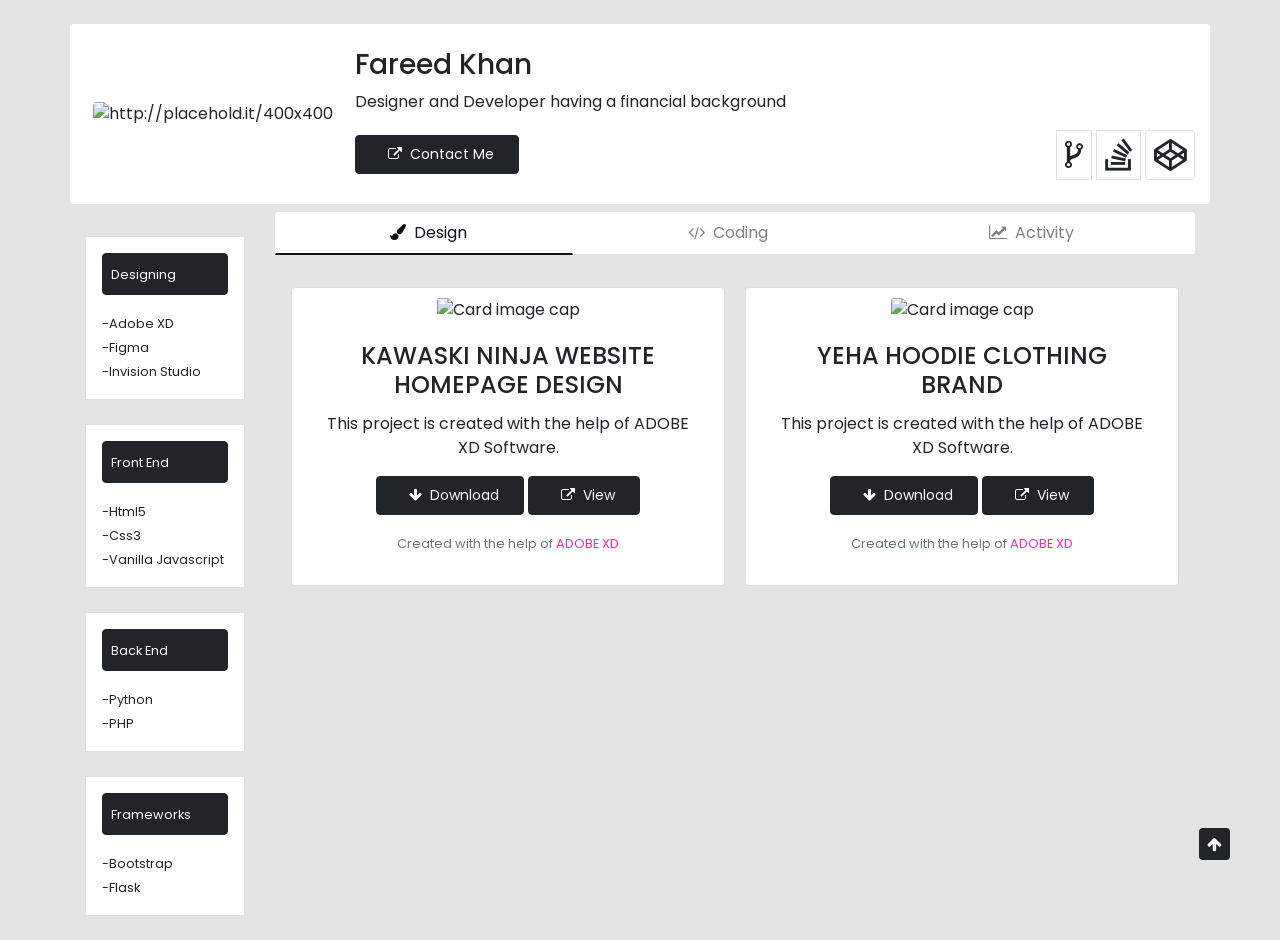
==== index.html @ f906f37f "initial commit" ====
<!doctype html>
<html lang="en">

<head>
  <!-- Required meta tags -->
  <meta charset="utf-8">
  <meta name="viewport" content="width=device-width, initial-scale=1, shrink-to-fit=no">
  <script src="https://ajax.googleapis.com/ajax/libs/jquery/3.5.1/jquery.min.js"></script>

  <!-- Bootstrap CSS -->
  <link rel="stylesheet" href="https://stackpath.bootstrapcdn.com/bootstrap/4.3.1/css/bootstrap.min.css"
    integrity="sha384-ggOyR0iXCbMQv3Xipma34MD+dH/1fQ784/j6cY/iJTQUOhcWr7x9JvoRxT2MZw1T" crossorigin="anonymous">
  <link href="https://fonts.googleapis.com/css2?family=Poppins:wght@400;700&display=swap" rel="stylesheet">
  <link rel="stylesheet" href="https://stackpath.bootstrapcdn.com/font-awesome/4.7.0/css/font-awesome.min.css"
    integrity="sha384-wvfXpqpZZVQGK6TAh5PVlGOfQNHSoD2xbE+QkPxCAFlNEevoEH3Sl0sibVcOQVnN" crossorigin="anonymous">
  <link rel="stylesheet" type="text/css" href="animate.css">
  <!-- Include the library. -->
  <script src="https://unpkg.com/github-calendar@latest/dist/github-calendar.min.js">
  </script>

  <!-- Optionally, include the theme (if you don't want to struggle to write the CSS) -->
  <link rel="stylesheet" href="https://unpkg.com/github-calendar@latest/dist/github-calendar-responsive.css" />


  <link rel="stylesheet" href="style.css">
  <style>
    body {
      background-color: #e4e4e4;
    }
  </style>
  <title>Fareed Khan</title>
</head>

<body>

  <div class="animated fadeIn delay-1s">
    <!-- Head -->
    <div class="container pt-4" id="header-top">
      <div class="row bg-white py-4 rounded align-items-center">
        <div class="col-lg-3 col-12 text-center ">
          <img src="https://i.ibb.co/Lvr8md0/logo.png" width="200px" alt="http://placehold.it/400x400"
            class="img-responsive rounded mr-3 mr-sm-0 ml-lg-0 ml-md-2">
        </div>
        <div class="col-lg-9 col-12 pl-md-4 pl-lg-0 pl-0 mt-md-4 mt-4 mt-lg-0 ">
          <div>
            <h3 class="text-center text-lg-left ">Fareed Khan</h3>
            <p class=" text-center text-lg-left ">Designer and Developer having a financial background</p>
          </div>
          <div class="row p-md-0 p-3 align-items-center">
            <div class="col-12 col-lg-6 text-center text-lg-left">
              <button class="My-Button-see-live btn-sm rounded text-left p-2 px-4 "><a target="_blank"
                  href="contact.php"> <i class="fa fa-external-link px-2"></i>Contact Me
                </a> </button>
            </div>
            <div class="col-12 col-lg-6 mt-lg-0 mt-3 text-center text-lg-right"> 
              <a target="_blank"
                href="https://github.com/FareedKhan-dev"> <i class="fa fa-code-fork border fa-2x p-2"></i> </a>

              <a target="_blank" href="https://stackoverflow.com/users/13202252/fareed-khan">
                <i class="fa fa-stack-overflow border fa-2x p-2"></i> </a>

              <a target="_blank" href="https://codepen.io/fareedkhan557/">
                <i class="fa fa-codepen fa-2x border  rounded p-2"></i> </a>
                
              <!-- <a target="_blank" href="https://www.linkedin.com/in/fareed-khan-24a753171/">
                <i class="fa fa-linkedin fa-2x border p-2 rounded"></i>
              </a> -->

            </div>
          </div>
        </div>
      </div>

    </div>

    <!-- Main Content -->
    <div class="mt-2 text-center container">
      <div class="row">
        <div class="col-12 col-lg-2  order-lg-1 order-1">
          <div class="sticky remove-after text-left rounded w-100">
            <div class="mt-4 bg-white p-3 border">
              <p class="rounded My-Button-see-live p-2 w-100"> <small>Designing</small></p>
              <div class="mt-2">
                <small>-Adobe XD</small> <br>
                <small>-Figma</small><br>
                <small>-Invision Studio</small>
              </div>
            </div>
            <div class="mt-4 bg-white p-3 border">
              <p class="rounded My-Button-see-live p-2 w-100"> <small>Front End</small></p>
              <div class="mt-2">
                <small>-Html5</small> <br>
                <small>-Css3</small><br>
                <small>-Vanilla Javascript</small>
              </div>
            </div>
            <div class="mt-4 bg-white p-3 border">
              <p class="rounded My-Button-see-live p-2 w-100"> <small>Back End</small></p>
              <div class="mt-2">
                <small>-Python</small> <br>
                <small>-PHP</small><br>
              </div>
            </div>
            <div class="mt-4 bg-white p-3 border mb-4">
              <p class="rounded My-Button-see-live p-2 w-100"> <small>Frameworks</small></p>
              <div class="mt-2">
                <small>-Bootstrap</small> <br>
                <small>-Flask</small><br>
              </div>
            </div>
          </div>

          <!-- below 992px -->
          <div class="sticky-top remove-before mt-2 mb-3 bg-white rounded">
            <h3 class="p-1">Skills and Software</h3>
            <div class="scrolling-wrapper py-3 px-4 bg-white">
              <div class="card rounded">
                <div class="card-header rounded My-Button-see-live text-white">
                  For UI/UX Designing
                </div>
                <div class="card-body">
                  <p class="card-text">Adobe XD</p>
                  <p class="card-text">Figma</p>
                  <p class="card-text">Invision Studio</p>

                </div>
              </div>
              <div class="card">
                <div class="card-header My-Button-see-live text-white rounded">
                  For Front End Development
                </div>
                <div class="card-body">
                  <p class="card-text">Html5</p>
                  <p class="card-text">Css3</p>
                  <p class="card-text">Vanilla Javascript</p>
                </div>
              </div>
              <div class="card rounded">
                <div class="card-header rounded My-Button-see-live text-white">
                  For Back End Development
                </div>
                <div class="card-body">
                  <p class="card-text">Python</p>
                  <p class="card-text">PHP</p>
                </div>
              </div>
              <div class="card rounded">
                <div class="card-header rounded My-Button-see-live text-white">
                  Frameworks
                </div>
                <div class="card-body">
                  <p class="card-text">Flask</p>
                  <p class="card-text">Bootstrap</p>
                </div>
              </div>
            </div>
            <div><a target="_blank" href="https://github.com/FareedKhan-dev"> <i
                  class="fa fa-external-link px-2 my-2"></i>More on Github
              </a> </div>
          </div>
        </div>

        <div class="col-12 col-lg-10  order-lg-2 order-1">
          <section id="tabs" class="rounded">
            <div class="">
              <div class="row">
                <div class="col-12">
                  <nav>

                    <div class="nav container nav-tabs nav-fill " id="nav-tab" role="tablist">
                      <a class="nav-item nav-link active nav-resize" id="nav-home-tab" data-toggle="tab"
                        href="#nav-home" role="tab" aria-controls="nav-home" aria-selected="true"><i
                          class="fa fa-paint-brush px-2"></i>Design</a>
                      <a class="nav-item nav-link nav-resize" id="nav-profile-tab" data-toggle="tab" href="#nav-profile"
                        role="tab" aria-controls="nav-profile" aria-selected="false"><i
                          class="fa fa-code px-2"></i>Coding</a>
                      <!-- <a class="nav-item nav-link nav-resize" id="nav-contact-tab" data-toggle="tab" href="#nav-contact"
                        role="tab" aria-controls="nav-contact" aria-selected="false"><i
                          class="fa fa-pencil px-2"></i>Blogs</a> -->
                      <a class="nav-item nav-link nav-resize" id="nav-about-tab" data-toggle="tab" href="#nav-about"
                        role="tab" aria-controls="nav-about" aria-selected="false"><i
                          class="fa fa-line-chart px-2"></i>Activity</a>
                    </div>
                  </nav>
                </div>
              </div>
            </div>
          </section>
          <div class="tab-content mt-3 px-sm-0" id="nav-tabContent">
            <div class="tab-pane fade show active p-md-3 rounded" id="nav-home" role="tabpanel"
              aria-labelledby="nav-home-tab">
            </div>
            <div class="tab-pane fade p-md-3" id="nav-profile" role="tabpanel" aria-labelledby="nav-profile-tab">
            </div>
            <div class="tab-pane fade" id="nav-contact" role="tabpanel" aria-labelledby="nav-contact-tab">
            </div>
            <div class="tab-pane fade" id="nav-about" role="tabpanel" aria-labelledby="nav-about-tab">
            </div>
          </div>
        </div>
      </div>
    </div>

    <a href="#header-top">
      <i style="background-color: #212529;" class="fa fa-arrow-up rounded p-2 text-white upto"></i>
    </a>
  </div>




  <script type="text/javascript">
    $('#nav-home').load('design.html');
  </script>

  <script type="text/javascript">
    $('#nav-profile').load('code.html');
  </script>

  <script type="text/javascript">
    $('#nav-contact').load('blog.html');
  </script>


  <script type="text/javascript">
    $('#nav-about').load('activity.html');
  </script>







  <!-- 

<script src="https://unpkg.com/@lottiefiles/lottie-player@latest/dist/lottie-player.js"></script> -->




  <!-- Optional JavaScript -->
  <!-- jQuery first, then Popper.js, then Bootstrap JS -->
  <script src="https://code.jquery.com/jquery-3.3.1.slim.min.js"
    integrity="sha384-q8i/X+965DzO0rT7abK41JStQIAqVgRVzpbzo5smXKp4YfRvH+8abtTE1Pi6jizo" crossorigin="anonymous">
  </script>
  <script src="https://cdnjs.cloudflare.com/ajax/libs/popper.js/1.14.7/umd/popper.min.js"
    integrity="sha384-UO2eT0CpHqdSJQ6hJty5KVphtPhzWj9WO1clHTMGa3JDZwrnQq4sF86dIHNDz0W1" crossorigin="anonymous">
  </script>
  <script src="https://stackpath.bootstrapcdn.com/bootstrap/4.3.1/js/bootstrap.min.js"
    integrity="sha384-JjSmVgyd0p3pXB1rRibZUAYoIIy6OrQ6VrjIEaFf/nJGzIxFDsf4x0xIM+B07jRM" crossorigin="anonymous">
  </script>
</body>

</html>
---- style.css ----
html,body {
  font-family: Poppins,'san-serif';
  background-color: #fafafa;
  /* background-color: blue; */
  scroll-behavior: smooth;
}

@-webkit-keyframes fadeIn {
  from {
    opacity: 0;
  }

  to {
    opacity: 1;
  }
}

@keyframes fadeIn {
  from {
    opacity: 0;
  }

  to {
    opacity: 1;
  }
}

.fadeIn {
  -webkit-animation-name: fadeIn;
  animation-name: fadeIn;
}


.animated {
  -webkit-animation-duration: 1s;
  animation-duration: 1s;
  -webkit-animation-fill-mode: both;
  animation-fill-mode: both;
}

.animated.delay-1s {
  -webkit-animation-delay: 1s;
  animation-delay: 1s;
}

.animated.delay-2s {
  -webkit-animation-delay: 2s;
  animation-delay: 2s;
}

.animated.delay-3s {
  -webkit-animation-delay: 3s;
  animation-delay: 3s;
}

.scrolling-wrapper {
  overflow-x: scroll;
  overflow-y: hidden;
  white-space: nowrap;

}

.card {
  display: inline-block;
  padding: 10px;
}

.My-Button-see-live {
  background-color: #212529;
  color: white;
  border: #212529 solid 0.5px;
  border-radius: 0px;
}
  
.My-Button-see-live:hover,
.My-Button-see-live:active {
  background-color: #212529;
  color: white;
  border: #212529 solid 0.5px;
  border-radius: 0px;
}

a { color: inherit; }
a:hover { color: inherit; text-decoration: none; }


/* Tabs*/
.upto {
  position: fixed;
  bottom: 40px;
  right: 50px;
  font-size: 30px;
}

section .section-title {
  text-align: center;
  color: #0C0F18;
  text-transform: uppercase;
}
#tabs{
background: #fff;
  color: #0C0F18;
}
#tabs h6.section-title{
  color: #0C0F18;
}

#tabs .nav-tabs .nav-item.show .nav-link, .nav-tabs .nav-link.active {
  color: #0C0F18;
  background-color: transparent;
  border-color: transparent transparent #0C0F18;
  border-bottom: 2px solid !important;
  
}
.nav-link {
  border: 1px solid transparent;
  color: grey;
}

.nav-link:hover {
  color: #0C0F18;
}




@media (min-width: 54px) {
  .nav-resize {
    font-size: 0.1rem;
  }
  .remove-after {
    display: none;
  }
}



@media (min-width: 300px) {

  .nav-resize {
    font-size: 0.9rem;
  }
  .remove-after {
    display: none;
  }
}

.nav-resize i {
  display: none;
}

@media (min-width: 576px) {
  .nav-resize {
    font-size: 1rem;
  }

  .nav-resize i {
    display: none;
  }
    .remove-after {
    display: none;
  }
}

@media (min-width: 768px) {
  .nav-resize {
    font-size: 1rem;
  }

  .nav-resize i {
    display: inline-block;
  }
  .remove-after {
    display: none;
  }
}

@media (min-width: 992px) {
  .nav-resize {
    font-size: 1rem;
  }
  .remove-before {
    display: none;
  }

  .nav-resize i {
    display: inline-block;
  }
  .remove-after {
    display: inline-block;
  }
}

@media (min-width: 1200px) {
  .nav-resize {
    font-size: 1rem;
  }

  .nav-resize i {
    display: inline-block;
  }
  .remove-after {
    display: inline-block;
  }

  .remove-before {
    display: none;
  }
  .remove-after {
    display: inline-block;
  }
}
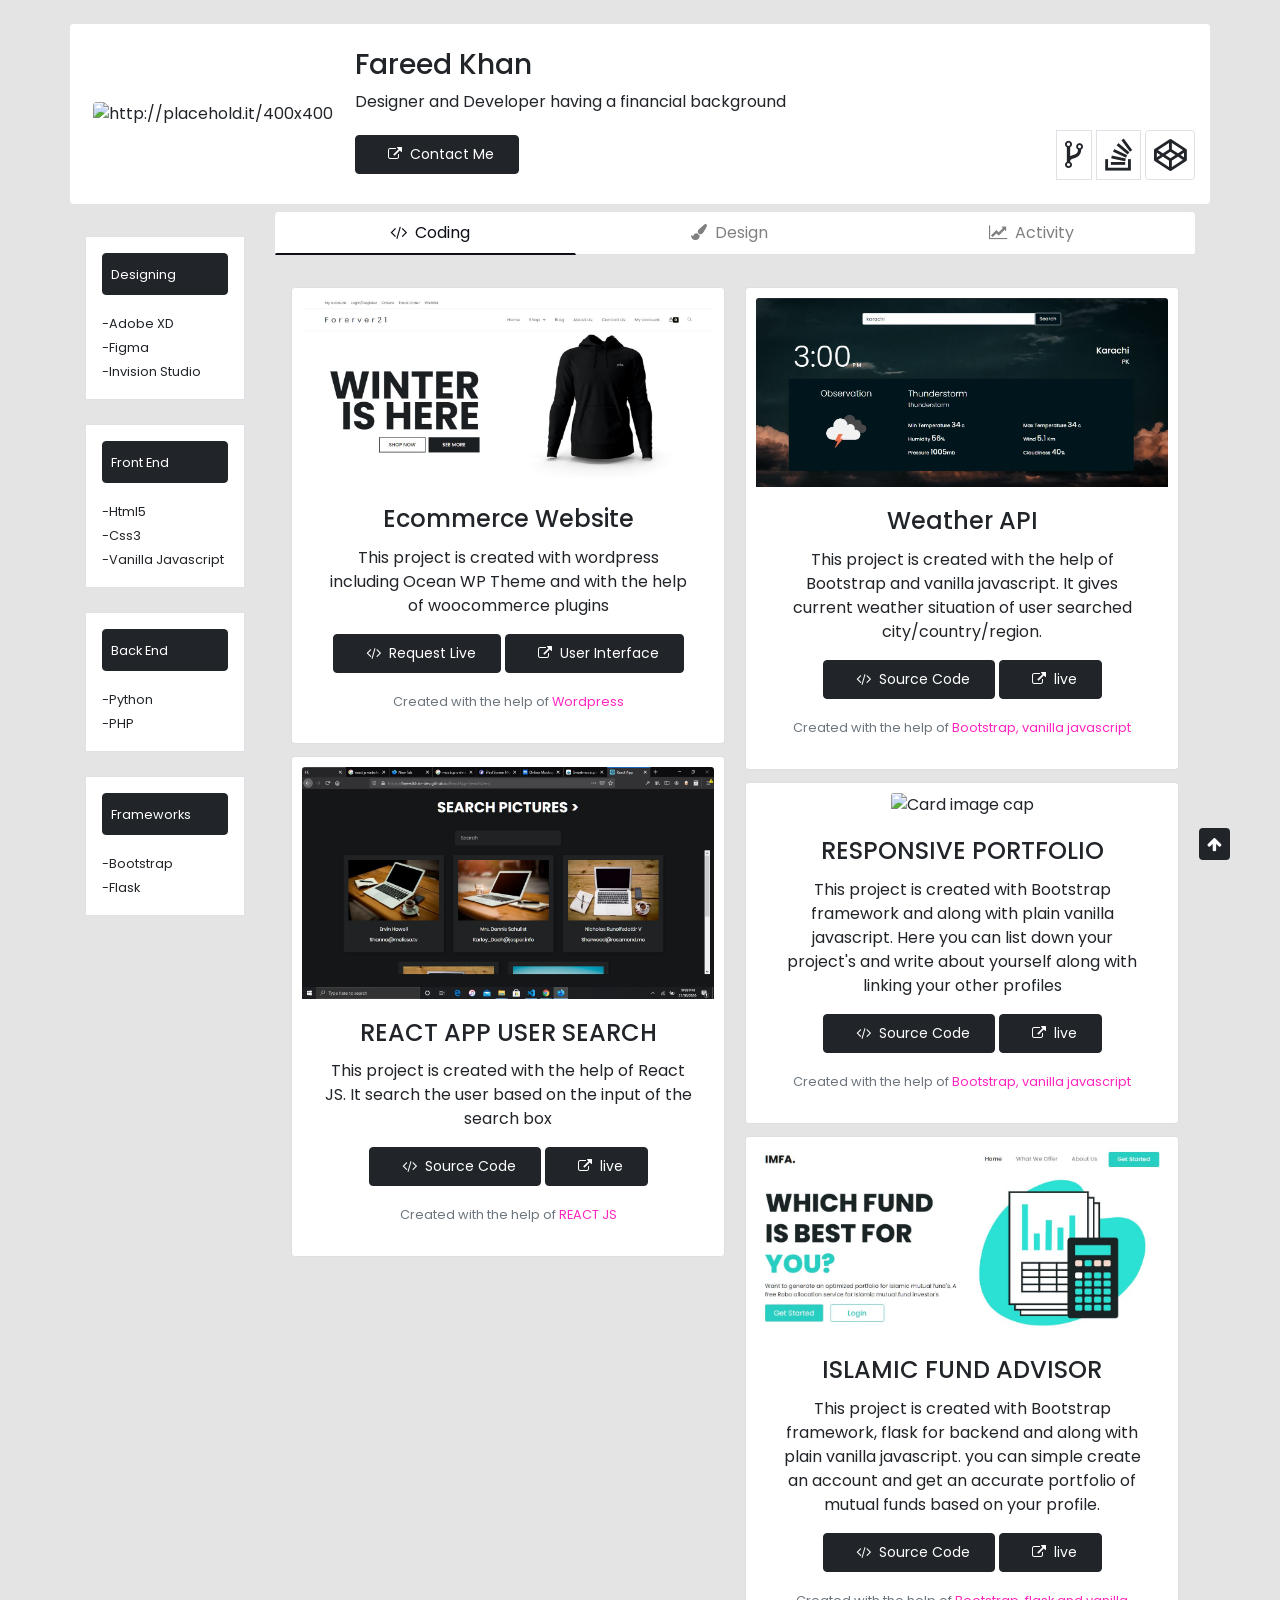
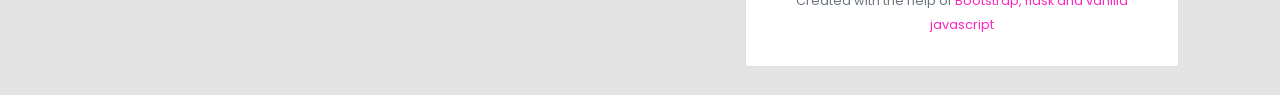
==== commit 9349698a: "Adding project" ====
--- a/index.html
+++ b/index.html
@@ -29,6 +29,7 @@
     }
   </style>
   <title>Fareed Khan</title>
+  <link rel="icon" href="https://i.ibb.co/Lvr8md0/logo.png" type="image/x-icon">
 </head>
 
 <body>
@@ -49,7 +50,7 @@
           <div class="row p-md-0 p-3 align-items-center">
             <div class="col-12 col-lg-6 text-center text-lg-left">
               <button class="My-Button-see-live btn-sm rounded text-left p-2 px-4 "><a target="_blank"
-                  href="contact.php"> <i class="fa fa-external-link px-2"></i>Contact Me
+                  href="https://contactme-dev.000webhostapp.com/"> <i class="fa fa-external-link px-2"></i>Contact Me
                 </a> </button>
             </div>
             <div class="col-12 col-lg-6 mt-lg-0 mt-3 text-center text-lg-right"> 
@@ -168,12 +169,12 @@
                   <nav>
 
                     <div class="nav container nav-tabs nav-fill " id="nav-tab" role="tablist">
-                      <a class="nav-item nav-link active nav-resize" id="nav-home-tab" data-toggle="tab"
-                        href="#nav-home" role="tab" aria-controls="nav-home" aria-selected="true"><i
-                          class="fa fa-paint-brush px-2"></i>Design</a>
-                      <a class="nav-item nav-link nav-resize" id="nav-profile-tab" data-toggle="tab" href="#nav-profile"
+                      <a class="nav-item nav-link active nav-resize" id="nav-profile-tab" data-toggle="tab" href="#nav-profile"
                         role="tab" aria-controls="nav-profile" aria-selected="false"><i
                           class="fa fa-code px-2"></i>Coding</a>
+                          <a class="nav-item nav-link  nav-resize" id="nav-home-tab" data-toggle="tab"
+                          href="#nav-home" role="tab" aria-controls="nav-home" aria-selected="true"><i
+                            class="fa fa-paint-brush px-2"></i>Design</a>
                       <!-- <a class="nav-item nav-link nav-resize" id="nav-contact-tab" data-toggle="tab" href="#nav-contact"
                         role="tab" aria-controls="nav-contact" aria-selected="false"><i
                           class="fa fa-pencil px-2"></i>Blogs</a> -->
@@ -187,13 +188,14 @@
             </div>
           </section>
           <div class="tab-content mt-3 px-sm-0" id="nav-tabContent">
-            <div class="tab-pane fade show active p-md-3 rounded" id="nav-home" role="tabpanel"
+            <div class="tab-pane fade show active p-md-3" id="nav-profile" role="tabpanel" aria-labelledby="nav-profile-tab">
+            </div>
+            <div class="tab-pane fade  p-md-3 rounded" id="nav-home" role="tabpanel"
               aria-labelledby="nav-home-tab">
             </div>
-            <div class="tab-pane fade p-md-3" id="nav-profile" role="tabpanel" aria-labelledby="nav-profile-tab">
-            </div>
-            <div class="tab-pane fade" id="nav-contact" role="tabpanel" aria-labelledby="nav-contact-tab">
-            </div>
+      
+            <!-- <div class="tab-pane fade" id="nav-contact" role="tabpanel" aria-labelledby="nav-contact-tab">
+            </div> -->
             <div class="tab-pane fade" id="nav-about" role="tabpanel" aria-labelledby="nav-about-tab">
             </div>
           </div>
@@ -252,4 +254,4 @@
   </script>
 </body>
 
-</html>+</html>
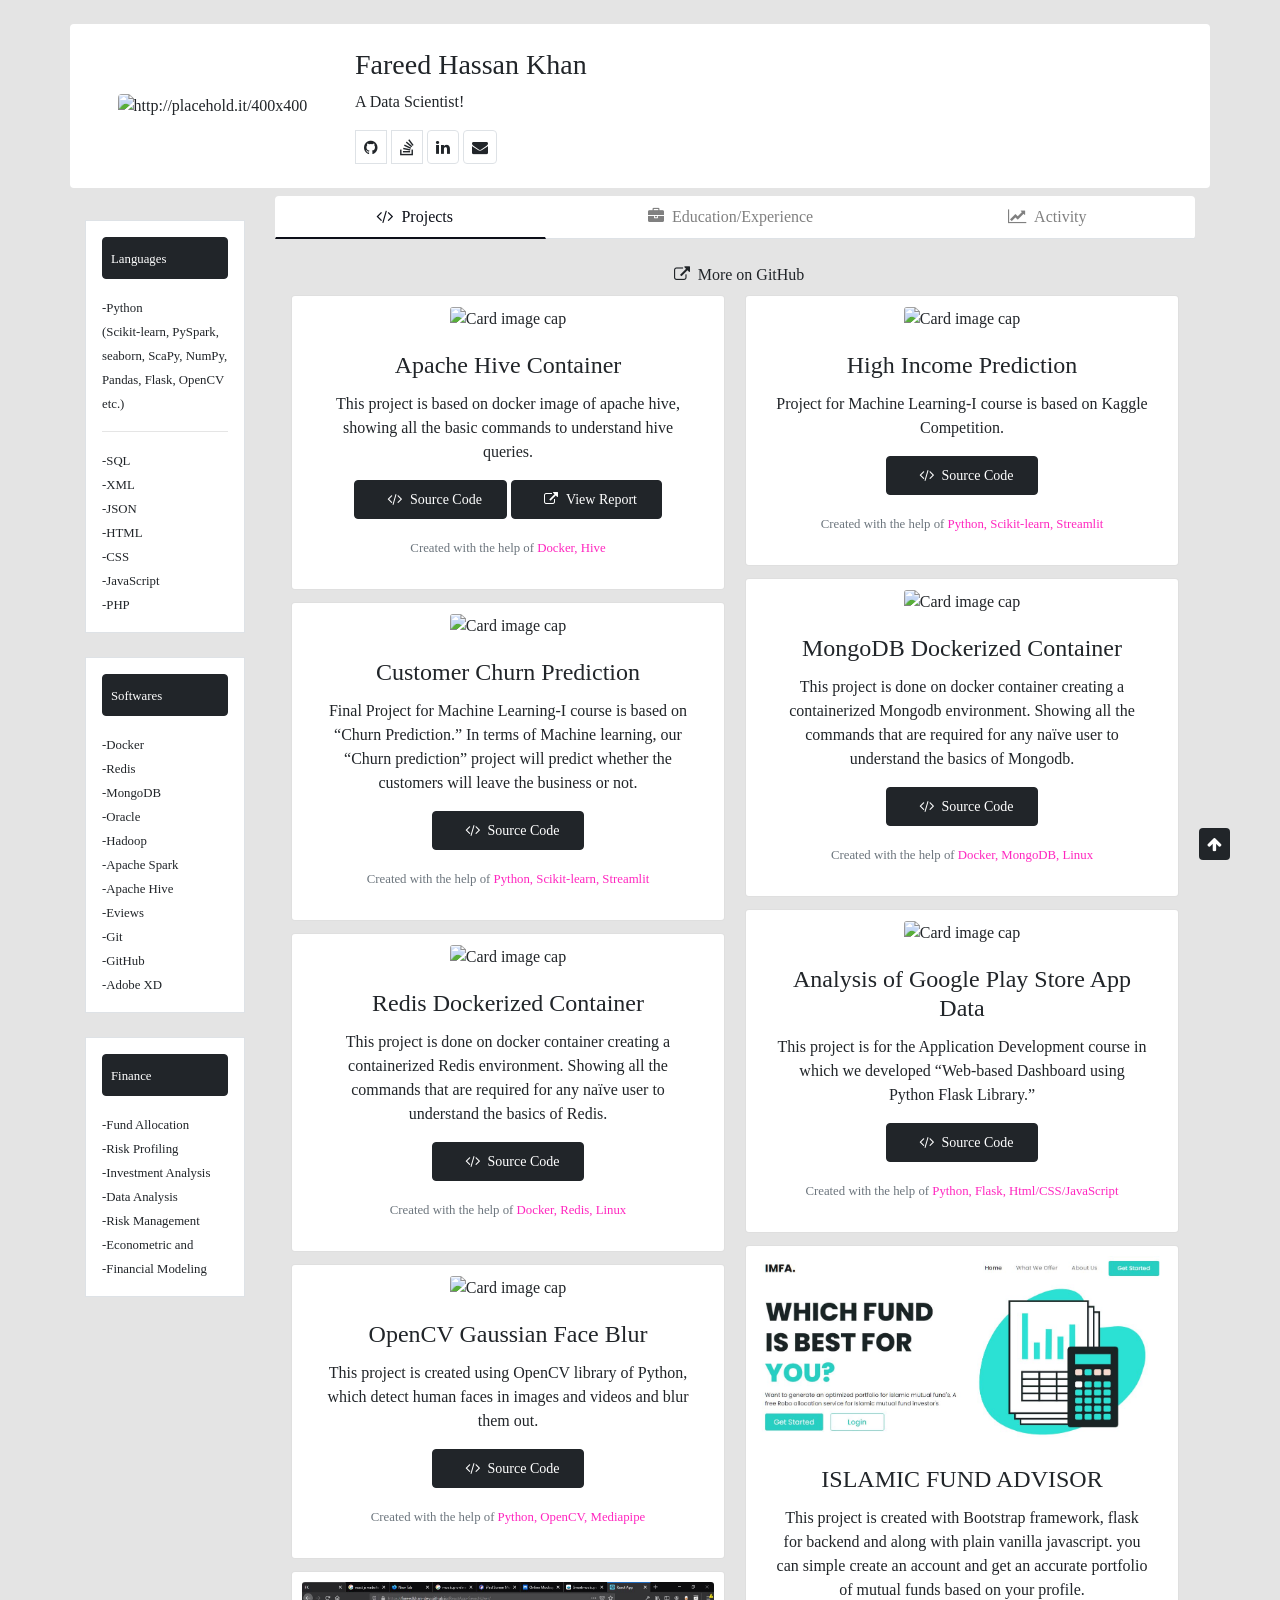
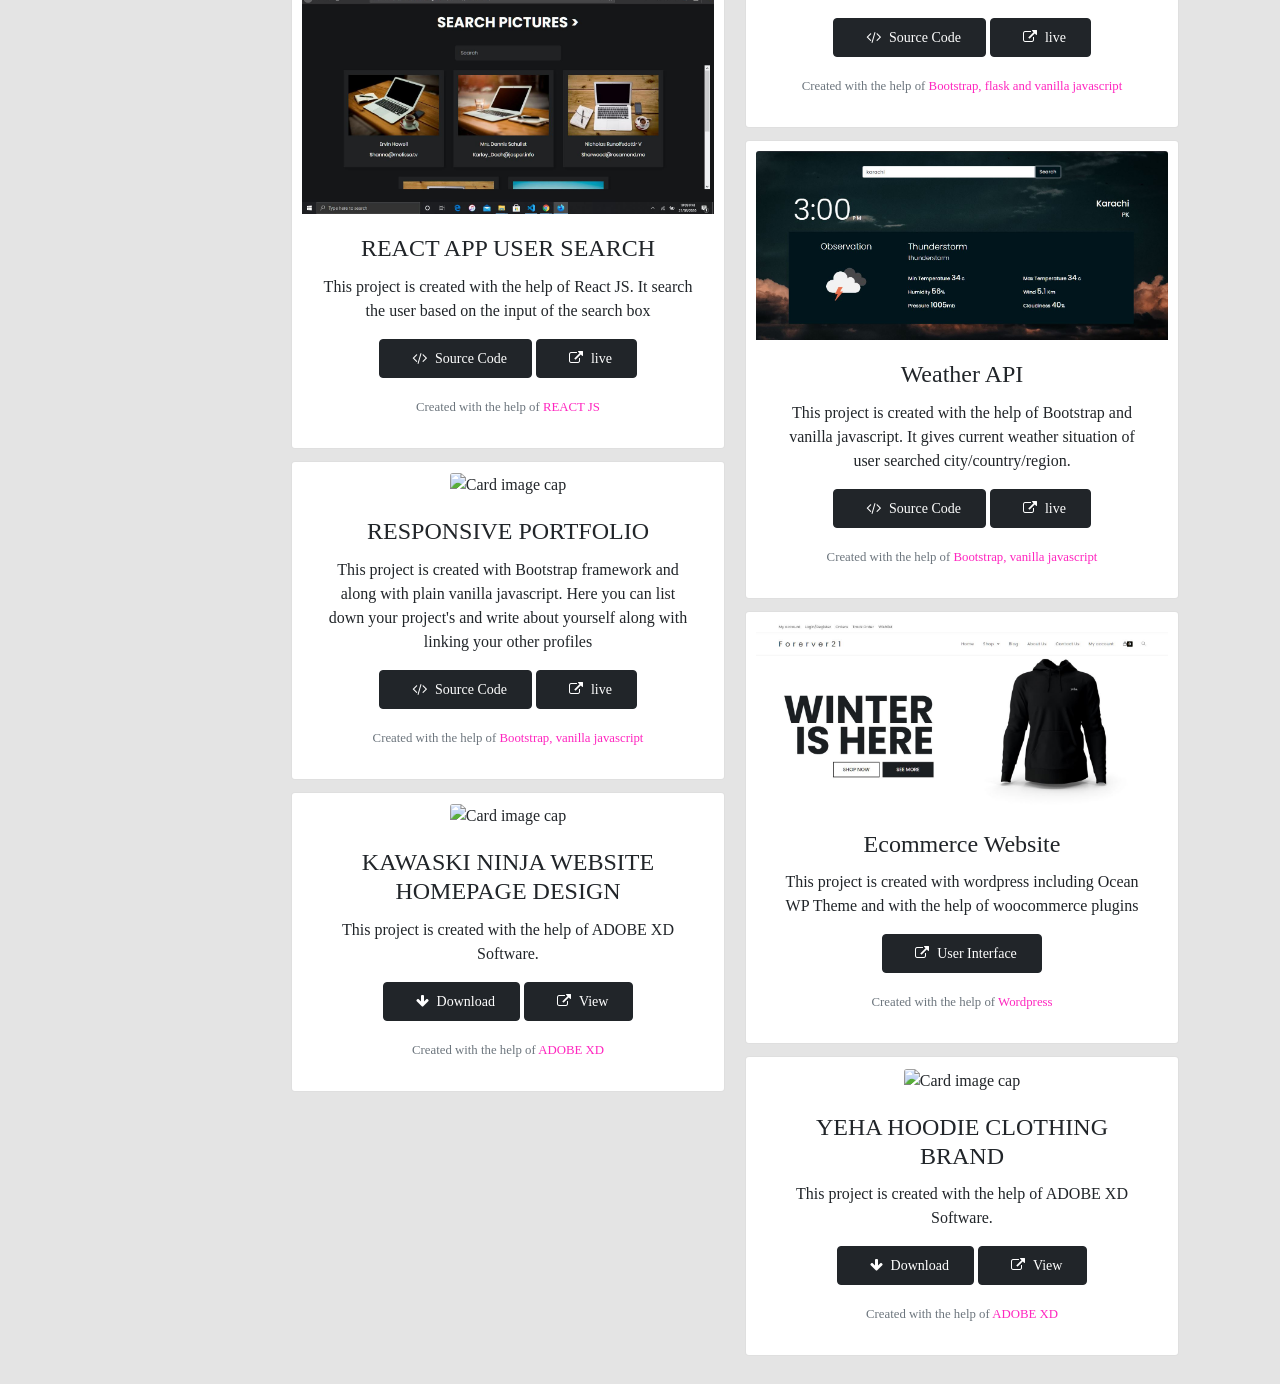
==== commit e9f99803: "first commit" ====
--- a/index.html
+++ b/index.html
@@ -39,33 +39,37 @@
     <div class="container pt-4" id="header-top">
       <div class="row bg-white py-4 rounded align-items-center">
         <div class="col-lg-3 col-12 text-center ">
-          <img src="https://i.ibb.co/Lvr8md0/logo.png" width="200px" alt="http://placehold.it/400x400"
+          <img src="https://mail.google.com/mail/u/0?ui=2&ik=649feec7f5&attid=0.1&permmsgid=msg-a:r-4975881990100215371&th=18228f4f166e05bd&view=fimg&realattid=f_l5xakvk40&disp=thd&attbid=ANGjdJ9bU9OPAx0GBqmieF7GWyaV5JgASQU6OvgPWWY9WFEpfjw89_oBOb8bbs8o937Hw8nsvyFejbsDyz8FUpo2_HwrN5a6m-0z7DNWynRJkqj79OQjpHVALDAsdSc&ats=2524608000000&sz=w1920-h892" width="150px" alt="http://placehold.it/400x400"
             class="img-responsive rounded mr-3 mr-sm-0 ml-lg-0 ml-md-2">
         </div>
         <div class="col-lg-9 col-12 pl-md-4 pl-lg-0 pl-0 mt-md-4 mt-4 mt-lg-0 ">
           <div>
-            <h3 class="text-center text-lg-left ">Fareed Khan</h3>
-            <p class=" text-center text-lg-left ">Designer and Developer having a financial background</p>
+            <h3 class="text-center text-lg-left">Fareed Hassan Khan</h3>
+            <p class=" text-center text-lg-left ">A Data Scientist!</p>
           </div>
           <div class="row p-md-0 p-3 align-items-center">
             <div class="col-12 col-lg-6 text-center text-lg-left">
-              <button class="My-Button-see-live btn-sm rounded text-left p-2 px-4 "><a target="_blank"
+              <!-- <button class="My-Button-see-live btn-sm rounded text-left p-2 px-4 "><a target="_blank"
                   href="https://contactme-dev.000webhostapp.com/"> <i class="fa fa-external-link px-2"></i>Contact Me
-                </a> </button>
-            </div>
-            <div class="col-12 col-lg-6 mt-lg-0 mt-3 text-center text-lg-right"> 
+                </a> </button> -->
+            </div>
+            <div class="col-12 col-lg-12 mt-lg-0 mt-3 text-center text-lg-left"> 
               <a target="_blank"
-                href="https://github.com/FareedKhan-dev"> <i class="fa fa-code-fork border fa-2x p-2"></i> </a>
+                href="https://github.com/FareedKhan-dev"> <i class="fa fa-github border fa-1x p-2"></i> </a>
 
               <a target="_blank" href="https://stackoverflow.com/users/13202252/fareed-khan">
-                <i class="fa fa-stack-overflow border fa-2x p-2"></i> </a>
-
-              <a target="_blank" href="https://codepen.io/fareedkhan557/">
+                <i class="fa fa-stack-overflow border fa-1x p-2"></i> </a>
+
+              <!-- <a target="_blank" href="https://codepen.io/fareedkhan557/">
                 <i class="fa fa-codepen fa-2x border  rounded p-2"></i> </a>
-                
-              <!-- <a target="_blank" href="https://www.linkedin.com/in/fareed-khan-24a753171/">
-                <i class="fa fa-linkedin fa-2x border p-2 rounded"></i>
-              </a> -->
+                 -->
+              <a target="_blank" href="https://www.linkedin.com/in/fareed-khan-dev/">
+                <i class="fa fa-linkedin fa-1x border p-2 rounded"></i>
+              </a>
+
+              <a href="mailto:fareedhassankhan12@gmail.com">
+                <i class="fa fa-envelope fa-1x border p-2 rounded"></i>
+            </a>
 
             </div>
           </div>
@@ -80,35 +84,48 @@
         <div class="col-12 col-lg-2  order-lg-1 order-1">
           <div class="sticky remove-after text-left rounded w-100">
             <div class="mt-4 bg-white p-3 border">
-              <p class="rounded My-Button-see-live p-2 w-100"> <small>Designing</small></p>
-              <div class="mt-2">
-                <small>-Adobe XD</small> <br>
-                <small>-Figma</small><br>
-                <small>-Invision Studio</small>
-              </div>
-            </div>
-            <div class="mt-4 bg-white p-3 border">
-              <p class="rounded My-Button-see-live p-2 w-100"> <small>Front End</small></p>
-              <div class="mt-2">
-                <small>-Html5</small> <br>
-                <small>-Css3</small><br>
-                <small>-Vanilla Javascript</small>
-              </div>
-            </div>
-            <div class="mt-4 bg-white p-3 border">
-              <p class="rounded My-Button-see-live p-2 w-100"> <small>Back End</small></p>
+              <p class="rounded My-Button-see-live p-2 w-100"> <small>Languages</small></p>
               <div class="mt-2">
                 <small>-Python</small> <br>
-                <small>-PHP</small><br>
-              </div>
-            </div>
-            <div class="mt-4 bg-white p-3 border mb-4">
-              <p class="rounded My-Button-see-live p-2 w-100"> <small>Frameworks</small></p>
+                <small>(Scikit-learn, PySpark, seaborn, ScaPy, NumPy, Pandas, Flask, OpenCV etc.)</small><br><hr>
+                <small>-SQL</small><br>
+                <small>-XML</small><br>
+                <small>-JSON</small><br>
+                <small>-HTML</small><br>
+                <small>-CSS</small><br>
+                <small>-JavaScript</small><br>
+                <small>-PHP</small>
+              </div>
+            </div>
+            <div class="mt-4 bg-white p-3 border">
+              <p class="rounded My-Button-see-live p-2 w-100"> <small>Softwares</small></p>
               <div class="mt-2">
-                <small>-Bootstrap</small> <br>
-                <small>-Flask</small><br>
-              </div>
-            </div>
+                <small>-Docker</small> <br>
+                <small>-Redis</small><br>
+                <small>-MongoDB</small><br>
+                <small>-Oracle</small><br>
+                <small>-Hadoop</small><br>
+                <small>-Apache Spark</small><br>
+                <small>-Apache Hive</small><br>
+                <small>-Eviews</small><br>
+                <small>-Git</small><br>
+                <small>-GitHub</small><br>
+                <small>-Adobe XD</small><br>
+              </div>
+            </div>
+            <div class="mt-4 bg-white p-3 border">
+              <p class="rounded My-Button-see-live p-2 w-100"> <small>Finance</small></p>
+              <div class="mt-2">
+                <small>-Fund Allocation</small> <br>
+                <small>-Risk Profiling</small> <br>
+                <small>-Investment Analysis</small> <br>
+                <small>-Data Analysis</small> <br>
+                <small>-Risk Management</small> <br>
+                <small>-Econometric and</small> <br>
+                <small>-Financial Modeling</small>
+              </div>
+            </div>
+
           </div>
 
           <!-- below 992px -->
@@ -117,41 +134,55 @@
             <div class="scrolling-wrapper py-3 px-4 bg-white">
               <div class="card rounded">
                 <div class="card-header rounded My-Button-see-live text-white">
-                  For UI/UX Designing
+                  Languages
                 </div>
                 <div class="card-body">
-                  <p class="card-text">Adobe XD</p>
-                  <p class="card-text">Figma</p>
-                  <p class="card-text">Invision Studio</p>
+                  <p class="card-text">Python</p>
+                  <p class="card-text">SQL</p>
+                  <p class="card-text">XML</p>
+                  <p class="card-text">JSON</p>
+                  <p class="card-text">HTML</p>
+                  <p class="card-text">CSS`</p>
+                  <p class="card-text">JavaScript</p>
+                  <p class="card-text">PHP</p>
+
+
 
                 </div>
               </div>
               <div class="card">
                 <div class="card-header My-Button-see-live text-white rounded">
-                  For Front End Development
+                  Softwares
                 </div>
                 <div class="card-body">
-                  <p class="card-text">Html5</p>
+                  <p class="card-text">-Docker</p>
+                  <p class="card-text">-Redis</p>
+                  <p class="card-text">-MongoDB</p>
+                  <p class="card-text">-Oracle</p>
+                  <p class="card-text">-Hadoop</p>
+                  <p class="card-text">-Apache Spark</p>
+                  <p class="card-text">-Apache Hive</p>
+                  <p class="card-text">-Eviews</p>
+                  <p class="card-text">-Git</p>
+                  <p class="card-text">-GitHub</p>
+                  <p class="card-text">-Adobe XD</p>
+                  <!-- <p class="card-text">Html5</p>
                   <p class="card-text">Css3</p>
-                  <p class="card-text">Vanilla Javascript</p>
+                  <p class="card-text">Vanilla Javascript</p> -->
                 </div>
               </div>
               <div class="card rounded">
                 <div class="card-header rounded My-Button-see-live text-white">
-                  For Back End Development
+                  Finacne
                 </div>
                 <div class="card-body">
-                  <p class="card-text">Python</p>
-                  <p class="card-text">PHP</p>
-                </div>
-              </div>
-              <div class="card rounded">
-                <div class="card-header rounded My-Button-see-live text-white">
-                  Frameworks
-                </div>
-                <div class="card-body">
-                  <p class="card-text">Flask</p>
-                  <p class="card-text">Bootstrap</p>
+                <p class="card-text">-Fund Allocation</p>
+                <p class="card-text">-Risk Profiling</p>
+                <p class="card-text">-Investment Analysis</p>
+                <p class="card-text">-Data Analysis</p>
+                <p class="card-text">-Risk Management</p>                
+                <p class="card-text">-Econometric and</p>
+                <p class="card-text">-Financial Modeling</p>
                 </div>
               </div>
             </div>
@@ -171,10 +202,11 @@
                     <div class="nav container nav-tabs nav-fill " id="nav-tab" role="tablist">
                       <a class="nav-item nav-link active nav-resize" id="nav-profile-tab" data-toggle="tab" href="#nav-profile"
                         role="tab" aria-controls="nav-profile" aria-selected="false"><i
-                          class="fa fa-code px-2"></i>Coding</a>
+                          class="fa fa-code px-2"></i>Projects</a>
+                          
                           <a class="nav-item nav-link  nav-resize" id="nav-home-tab" data-toggle="tab"
                           href="#nav-home" role="tab" aria-controls="nav-home" aria-selected="true"><i
-                            class="fa fa-paint-brush px-2"></i>Design</a>
+                            class="fa fa-briefcase px-2"></i>Education/Experience</a>
                       <!-- <a class="nav-item nav-link nav-resize" id="nav-contact-tab" data-toggle="tab" href="#nav-contact"
                         role="tab" aria-controls="nav-contact" aria-selected="false"><i
                           class="fa fa-pencil px-2"></i>Blogs</a> -->
@@ -187,8 +219,9 @@
               </div>
             </div>
           </section>
-          <div class="tab-content mt-3 px-sm-0" id="nav-tabContent">
+          <div class="tab-content px-sm-0" id="nav-tabContent">
             <div class="tab-pane fade show active p-md-3" id="nav-profile" role="tabpanel" aria-labelledby="nav-profile-tab">
+              
             </div>
             <div class="tab-pane fade  p-md-3 rounded" id="nav-home" role="tabpanel"
               aria-labelledby="nav-home-tab">
--- a/style.css
+++ b/style.css
@@ -1,8 +1,9 @@
 html,body {
-  font-family: Poppins,'san-serif';
-  background-color: #fafafa;
+  font-family: 'Inter','san-serif';
+  background-color: #f1f0f0;
   /* background-color: blue; */
   scroll-behavior: smooth;
+  font-size: 100%;
 }
 
 @-webkit-keyframes fadeIn {
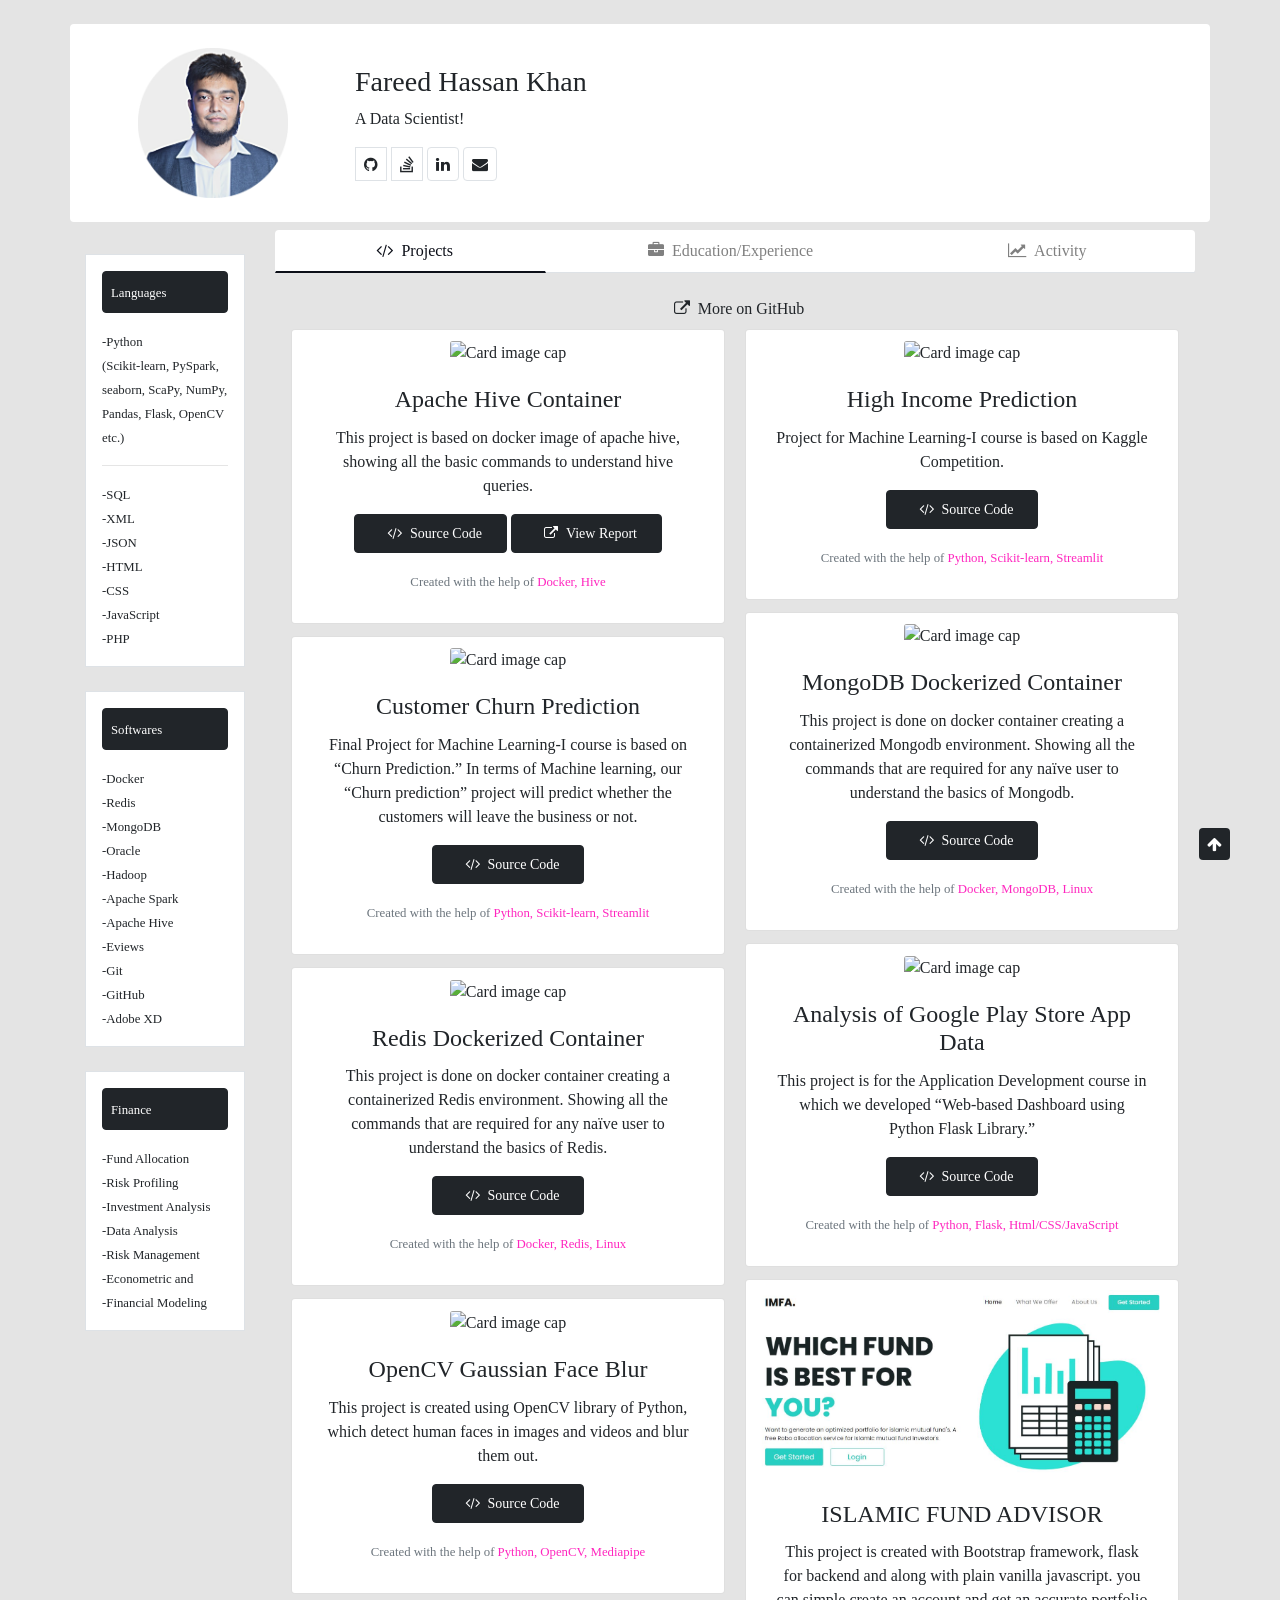
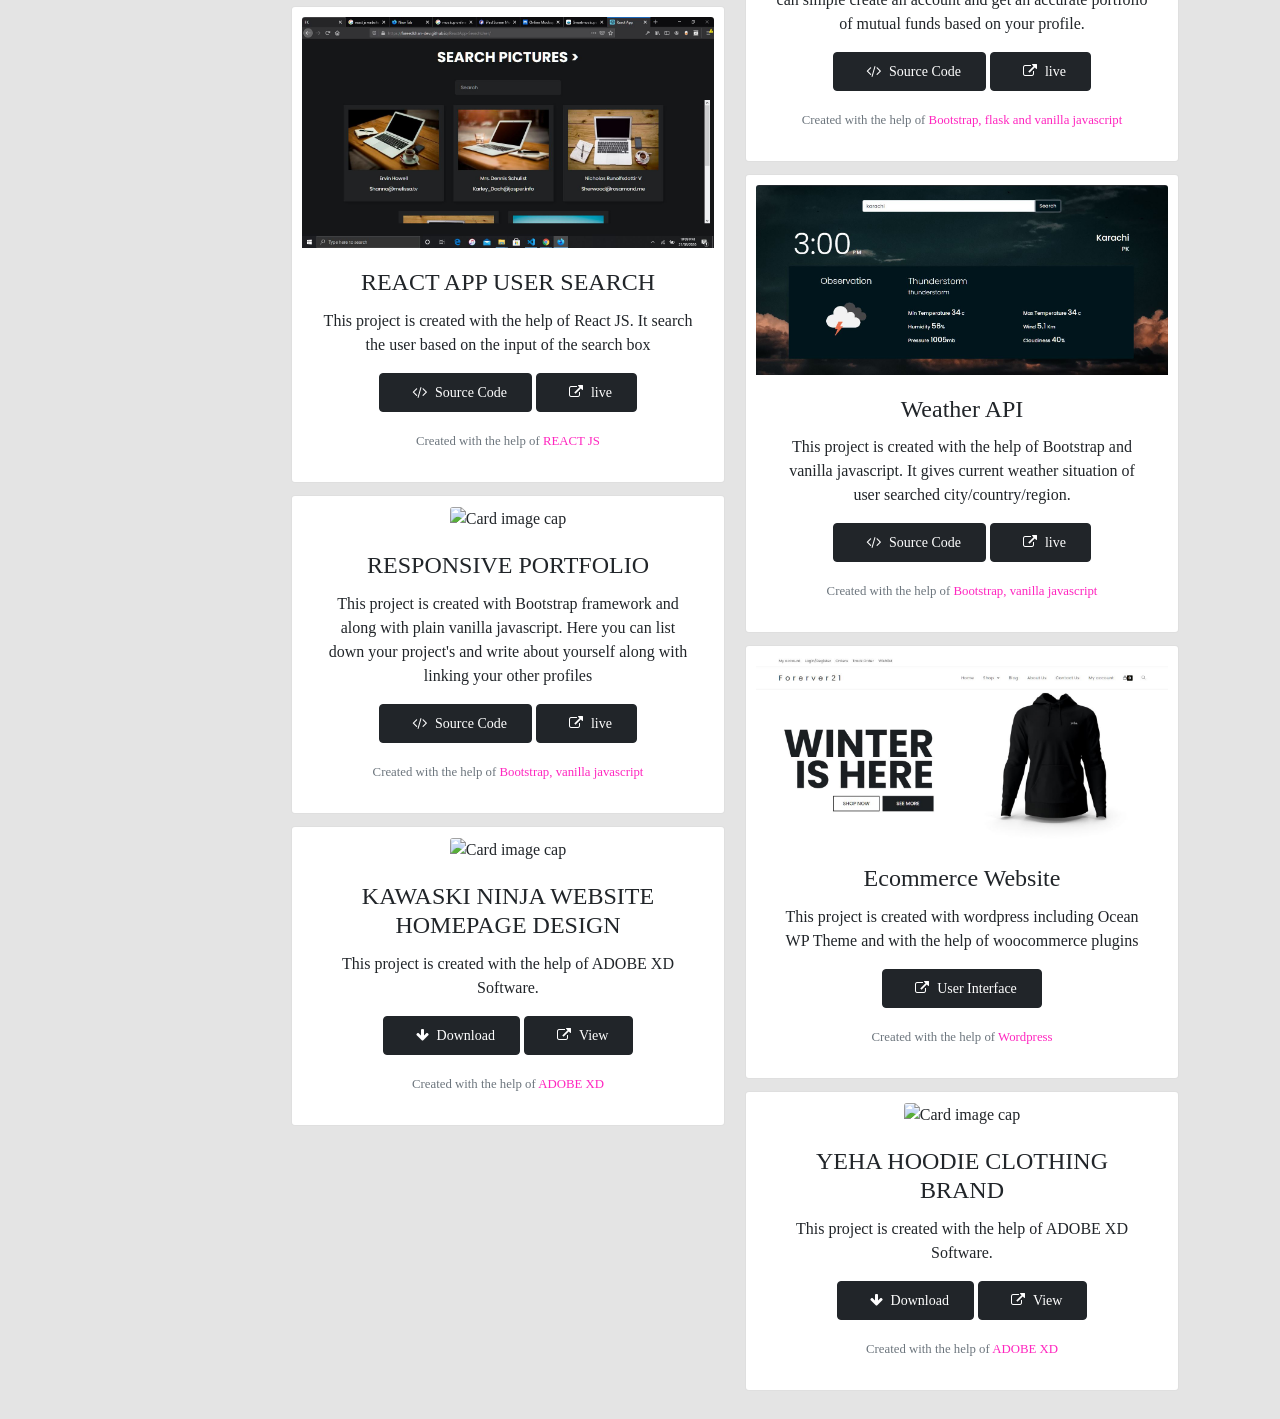
==== commit 94077e4b: "changing profile" ====
--- a/index.html
+++ b/index.html
@@ -39,7 +39,7 @@
     <div class="container pt-4" id="header-top">
       <div class="row bg-white py-4 rounded align-items-center">
         <div class="col-lg-3 col-12 text-center ">
-          <img src="https://mail.google.com/mail/u/0?ui=2&ik=649feec7f5&attid=0.1&permmsgid=msg-a:r-4975881990100215371&th=18228f4f166e05bd&view=fimg&realattid=f_l5xakvk40&disp=thd&attbid=ANGjdJ9bU9OPAx0GBqmieF7GWyaV5JgASQU6OvgPWWY9WFEpfjw89_oBOb8bbs8o937Hw8nsvyFejbsDyz8FUpo2_HwrN5a6m-0z7DNWynRJkqj79OQjpHVALDAsdSc&ats=2524608000000&sz=w1920-h892" width="150px" alt="http://placehold.it/400x400"
+          <img src="profile.png" width="150px" alt="http://placehold.it/400x400"
             class="img-responsive rounded mr-3 mr-sm-0 ml-lg-0 ml-md-2">
         </div>
         <div class="col-lg-9 col-12 pl-md-4 pl-lg-0 pl-0 mt-md-4 mt-4 mt-lg-0 ">
